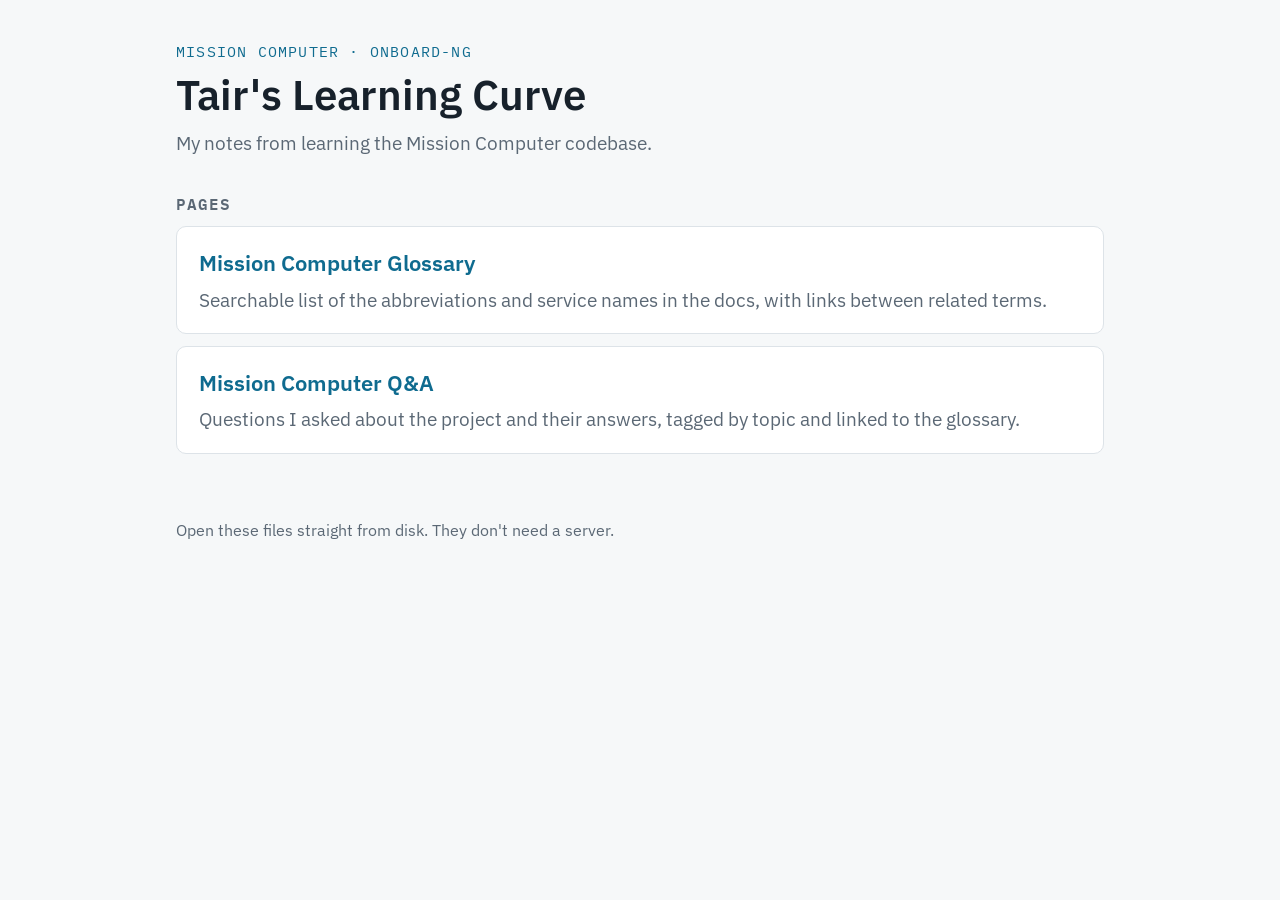
==== index.html @ f4e90b53 "Initial Commit" ====
<!doctype html>
<html lang="en">
<head>
<meta charset="utf-8">
<meta name="viewport" content="width=device-width, initial-scale=1">
<title>Tair's Learning Curve</title>
<link rel="preconnect" href="https://fonts.googleapis.com">
<link rel="stylesheet" href="https://fonts.googleapis.com/css2?family=IBM+Plex+Mono:wght@400;500;600&family=IBM+Plex+Sans:wght@400;500;600&display=swap">
<link rel="stylesheet" href="style.css">
<style>
/* Main page only: the list of pages. Shared styles are in style.css */
main { padding-block: 24px 64px; }
main h2 { margin: 0 0 10px; }
.pages { list-style: none; margin: 0; padding: 0; display: grid; gap: 12px; }
.pages a {
    display: block; text-decoration: none; color: inherit;
    background: var(--surface); border: 1px solid var(--line); border-radius: 10px;
    padding: 18px 22px;
}
.pages a:hover, .pages a:focus-visible { border-color: var(--accent); outline: none; }
.pages .name { font-size: 22px; font-weight: 600; color: var(--accent); }
.pages .about { display: block; color: var(--muted); margin-top: 4px; }
</style>
</head>
<body>
<div class="wrap">
    <header class="intro">
        <div class="eyebrow">Mission Computer · onboard-ng</div>
        <h1>Tair's Learning Curve</h1>
        <p>My notes from learning the Mission Computer codebase.</p>
    </header>
    <main>
    <h2 class="label">Pages</h2>
    <ul class="pages">
        <li>
            <a href="glossary.html">
                <span class="name">Mission Computer Glossary</span>
                <span class="about">Searchable list of the abbreviations and service names in the docs, with links between related terms.</span>
            </a>
        </li>
        <li>
            <a href="qa.html">
                <span class="name">Mission Computer Q&amp;A</span>
                <span class="about">Questions I asked about the project and their answers, tagged by topic and linked to the glossary.</span>
            </a>
        </li>
        <!-- Add new pages here: copy the <li> above and change the link, name and description. -->
    </ul>
    </main>

    <footer>Open these files straight from disk. They don't need a server.</footer>
</div>
</body>
</html>
---- style.css ----
/* Shared styles for every page in tairs-learning-curve.
   Link it from a new page with <link rel="stylesheet" href="style.css">,
   wrap the content in <div class="wrap">, and open with <header class="intro">. */

:root {
    --bg: #f6f8f9;
    --surface: #ffffff;
    --fg: #17212b;
    --muted: #5b6875;
    --line: #dde3e8;
    --accent: #0f6b8f;
    --accent-soft: #e2f0f6;
    --warn: #8a5a00;
    --warn-soft: #fbf0d9;
    --flash: #fff4c2;
    --font-body: "IBM Plex Sans", system-ui, -apple-system, "Segoe UI", sans-serif;
    --font-mono: "IBM Plex Mono", ui-monospace, "SF Mono", Menlo, monospace;
    --page-width: 960px;
}
@media (prefers-color-scheme: dark) {
    :root:not([data-theme="light"]) {
        --bg: #11171c; --surface: #182128; --fg: #e3e9ee; --muted: #93a1ad; --line: #2a3640;
        --accent: #5fb8dc; --accent-soft: #1b3341; --warn: #e8bb62; --warn-soft: #3a2f17;
        --flash: #3d3a1c; color-scheme: dark;
    }
}
:root[data-theme="dark"] {
    --bg: #11171c; --surface: #182128; --fg: #e3e9ee; --muted: #93a1ad; --line: #2a3640;
    --accent: #5fb8dc; --accent-soft: #1b3341; --warn: #e8bb62; --warn-soft: #3a2f17;
    --flash: #3d3a1c; color-scheme: dark;
}

* { box-sizing: border-box; }
body {
    margin: 0; background: var(--bg); color: var(--fg); font-family: var(--font-body);
    font-size: 19px; line-height: 1.6;
}
body::before {
    content: ""; position: fixed; inset: 0 0 auto; height: env(safe-area-inset-top, 0px);
    z-index: 10; background: var(--bg);
}

/* Page column: the same width on every page */
.wrap {
    max-width: var(--page-width); margin: 0 auto;
    padding-left: max(16px, env(safe-area-inset-left, 0px));
    padding-right: max(16px, env(safe-area-inset-right, 0px));
}

/* Page header */
header.intro { padding-block: 40px 8px; }
.eyebrow {
    font-family: var(--font-mono); font-size: 15px; letter-spacing: 0.08em;
    text-transform: uppercase; color: var(--accent);
}
h1 { font-size: 42px; line-height: 1.2; margin: 6px 0 8px; font-weight: 600; text-wrap: balance; }
.intro p { color: var(--muted); margin: 0; max-width: 62ch; }
.back {
    display: inline-block; margin-bottom: 14px; font-size: 16px;
    color: var(--accent); text-decoration: none;
}
.back:hover, .back:focus-visible { text-decoration: underline; }

/* Section label (uppercase mono) */
.label {
    font-family: var(--font-mono); font-size: 16px; font-weight: 600; letter-spacing: 0.06em;
    text-transform: uppercase; color: var(--muted);
}

footer { color: var(--muted); font-size: 16px; padding-block: 0 40px; }

footer a { color: var(--accent); }

/* Topic tags: links on question pages, filter buttons on qa.html */
.tag-row { display: flex; flex-wrap: wrap; gap: 6px; margin-top: 12px; }
.tag {
    font: inherit; font-size: 14px; color: var(--fg); cursor: pointer; text-decoration: none;
    border: 1px solid var(--line); border-radius: 999px; padding: 1px 10px; background: var(--surface);
}
.tag:hover, .tag:focus-visible { border-color: var(--accent); outline: none; }
.tag[aria-pressed="true"] { background: var(--accent); border-color: var(--accent); color: var(--bg); }

/* Q&A answer pages (qa/*.html) */
h1.question { font-size: 32px; line-height: 1.3; }
main.answer { padding-block: 20px 48px; max-width: 75ch; }
.answer p { margin: 0 0 12px; }
.answer ul { margin: 0 0 12px; padding-left: 22px; }
.answer li { margin-bottom: 5px; }
.answer code {
    font-family: var(--font-mono); font-size: 0.88em; background: var(--accent-soft);
    padding: 0 4px; border-radius: 3px; word-break: break-word;
}
.answer a.g { color: var(--accent); text-decoration: none; border-bottom: 1px dotted var(--accent); }
.answer a.g:hover, .answer a.g:focus-visible { border-bottom-style: solid; outline: none; }

@media (max-width: 620px) {
    h1 { font-size: 33px; }
    h1.question { font-size: 26px; }
}
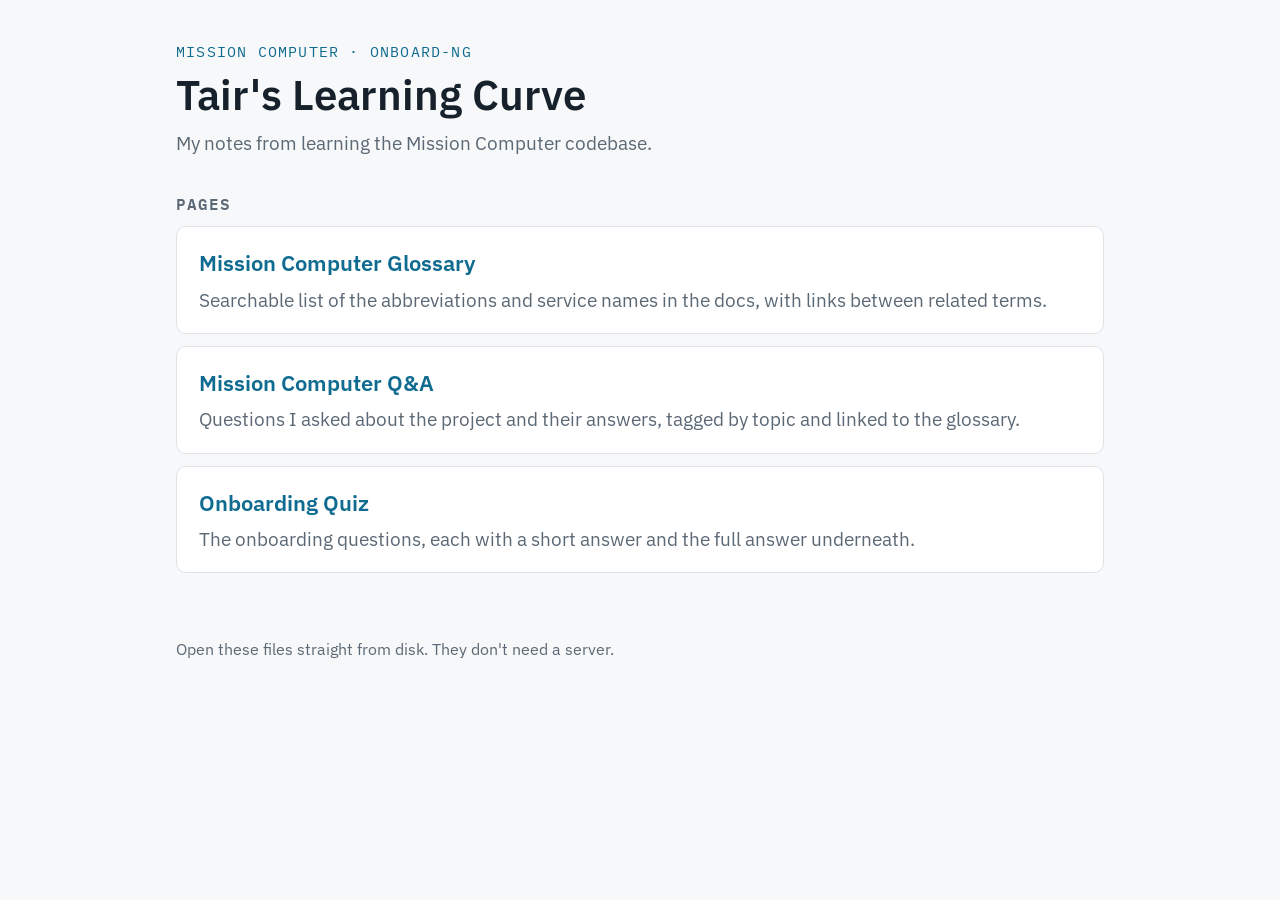
==== commit 704cbc66: "onboarding quiz with dummy question" ====
--- a/index.html
+++ b/index.html
@@ -44,6 +44,12 @@
                 <span class="about">Questions I asked about the project and their answers, tagged by topic and linked to the glossary.</span>
             </a>
         </li>
+        <li>
+            <a href="onboarding-quiz.html">
+                <span class="name">Onboarding Quiz</span>
+                <span class="about">The onboarding questions, each with a short answer and the full answer underneath.</span>
+            </a>
+        </li>
         <!-- Add new pages here: copy the <li> above and change the link, name and description. -->
     </ul>
     </main>
